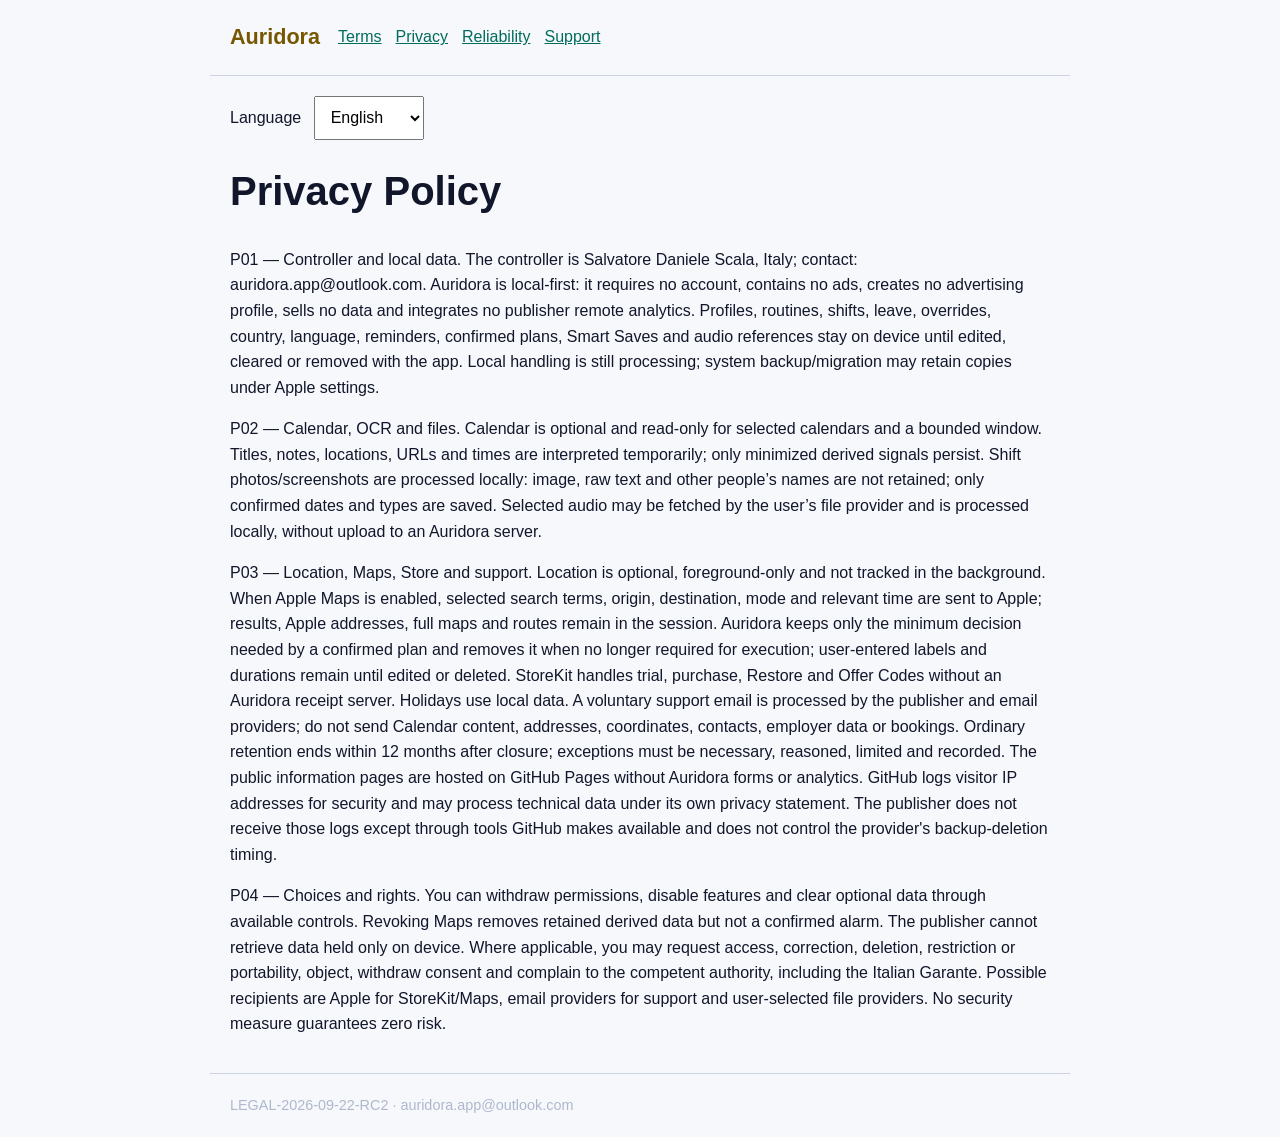
==== privacy.html @ 26f95356 "Publish Auridora legal policies RC2" ====
<!doctype html>
<html lang="en">
<head>
  <meta charset="utf-8">
  <meta name="viewport" content="width=device-width, initial-scale=1">
  <meta name="color-scheme" content="dark light">
  <title>Auridora — privacy</title>
  <link rel="stylesheet" href="styles.css">
</head>
<body>
  <header>
    <a class="brand" href="terms.html">Auridora</a>
    <nav aria-label="Legal documents">
      <a href="terms.html">Terms</a>
      <a href="privacy.html">Privacy</a>
      <a href="disclaimer.html">Reliability</a>
      <a href="support.html">Support</a>
    </nav>
  </header>
  <main>
    <label for="language">Language</label>
    <select id="language"><option value="it">Italiano</option><option value="en">English</option><option value="es">Español</option><option value="fr">Français</option><option value="de">Deutsch</option><option value="zh-Hans">简体中文</option><option value="hi">हिन्दी</option></select>
    <article class="legal-copy" data-language="it" lang="it" dir="auto" hidden>
  <h1>Privacy Policy</h1>
  <p>P01 — Titolare e dati locali. Il titolare è Salvatore Daniele Scala, Italia; contatto: auridora.app@outlook.com. Auridora è local-first: non richiede account, non contiene pubblicità, non crea profili pubblicitari, non vende dati e non integra analytics remoti del titolare. Profili, routine, turni, ferie, override, paese, lingua, promemoria, piani confermati, Smart Saves e riferimenti audio restano sul dispositivo finché modificati, cancellati o rimossi con l’app. Il trattamento locale resta trattamento; backup e migrazioni del sistema possono conservare copie secondo le impostazioni Apple.</p>
  <p>P02 — Calendario, OCR e file. Calendario è facoltativo e usato in sola lettura su calendari scelti e una finestra limitata. Titoli, note, location, URL e orari sono interpretati temporaneamente; persistono solo segnali derivati minimali. Foto&#47;screenshot di turni sono elaborati localmente: immagine, testo grezzo e nomi di altre persone non vengono conservati; si salvano solo date e tipologie confermate. Audio scelto può essere recuperato dal provider di file dell’utente e viene elaborato localmente, senza upload a un server Auridora.</p>
  <p>P03 — Posizione, Maps, Store e supporto. La posizione è facoltativa, in primo piano e senza tracking in background. Abilitando Apple Maps, termini di ricerca, origine, destinazione, mezzo e tempo pertinente sono inviati ad Apple; risultati, indirizzi Apple, mappe e percorsi completi restano nella sessione. Auridora conserva solo la decisione minima necessaria al piano confermato e la elimina quando non serve più all’esecuzione; etichette e durate inserite dall’utente restano finché modificate o cancellate. StoreKit gestisce prova, acquisto, Restore e Offer Codes senza server ricevute Auridora. Le festività usano dati locali. Un’email volontaria viene trattata dal titolare e dai provider email; non inviare calendario, indirizzi, coordinate, contatti, dati del datore o prenotazioni. La conservazione ordinaria termina entro 12 mesi dalla chiusura; eccezioni devono essere necessarie, motivate, limitate e registrate. Le pagine informative pubbliche sono ospitate su GitHub Pages senza moduli o analytics Auridora. GitHub registra l’indirizzo IP dei visitatori per motivi di sicurezza e può trattare dati tecnici secondo la propria informativa. Il titolare non riceve quei log salvo strumenti resi disponibili da GitHub e non controlla i tempi di cancellazione dei backup del provider.</p>
  <p>P04 — Scelte e diritti. Puoi revocare permessi, disabilitare funzioni e cancellare dati opzionali dai controlli disponibili. Revocare Maps elimina i dati derivati ancora conservati ma non una sveglia confermata. Il titolare non può recuperare dati presenti solo sul dispositivo. Quando applicabile puoi chiedere accesso, rettifica, cancellazione, limitazione, portabilità o opporti, revocare il consenso e reclamare all’autorità competente, incluso il Garante. Destinatari possibili sono Apple per StoreKit&#47;Maps, provider email per supporto e provider di file scelti dall’utente. Nessuna misura garantisce rischio zero.</p>
</article>
<article class="legal-copy" data-language="en" lang="en" dir="auto" hidden>
  <h1>Privacy Policy</h1>
  <p>P01 — Controller and local data. The controller is Salvatore Daniele Scala, Italy; contact: auridora.app@outlook.com. Auridora is local-first: it requires no account, contains no ads, creates no advertising profile, sells no data and integrates no publisher remote analytics. Profiles, routines, shifts, leave, overrides, country, language, reminders, confirmed plans, Smart Saves and audio references stay on device until edited, cleared or removed with the app. Local handling is still processing; system backup&#47;migration may retain copies under Apple settings.</p>
  <p>P02 — Calendar, OCR and files. Calendar is optional and read-only for selected calendars and a bounded window. Titles, notes, locations, URLs and times are interpreted temporarily; only minimized derived signals persist. Shift photos&#47;screenshots are processed locally: image, raw text and other people’s names are not retained; only confirmed dates and types are saved. Selected audio may be fetched by the user’s file provider and is processed locally, without upload to an Auridora server.</p>
  <p>P03 — Location, Maps, Store and support. Location is optional, foreground-only and not tracked in the background. When Apple Maps is enabled, selected search terms, origin, destination, mode and relevant time are sent to Apple; results, Apple addresses, full maps and routes remain in the session. Auridora keeps only the minimum decision needed by a confirmed plan and removes it when no longer required for execution; user-entered labels and durations remain until edited or deleted. StoreKit handles trial, purchase, Restore and Offer Codes without an Auridora receipt server. Holidays use local data. A voluntary support email is processed by the publisher and email providers; do not send Calendar content, addresses, coordinates, contacts, employer data or bookings. Ordinary retention ends within 12 months after closure; exceptions must be necessary, reasoned, limited and recorded. The public information pages are hosted on GitHub Pages without Auridora forms or analytics. GitHub logs visitor IP addresses for security and may process technical data under its own privacy statement. The publisher does not receive those logs except through tools GitHub makes available and does not control the provider&#39;s backup-deletion timing.</p>
  <p>P04 — Choices and rights. You can withdraw permissions, disable features and clear optional data through available controls. Revoking Maps removes retained derived data but not a confirmed alarm. The publisher cannot retrieve data held only on device. Where applicable, you may request access, correction, deletion, restriction or portability, object, withdraw consent and complain to the competent authority, including the Italian Garante. Possible recipients are Apple for StoreKit&#47;Maps, email providers for support and user-selected file providers. No security measure guarantees zero risk.</p>
</article>
<article class="legal-copy" data-language="es" lang="es" dir="auto" hidden>
  <h1>Política de privacidad</h1>
  <p>P01 — Responsable y datos locales. Responsable: Salvatore Daniele Scala, Italia; auridora.app@outlook.com. Auridora es local-first: sin cuenta, anuncios, perfil publicitario, venta de datos ni analítica remota del editor. Perfiles, rutinas, turnos, permisos, país, idioma, recordatorios, planes confirmados, Smart Saves y referencias de audio permanecen en el dispositivo hasta su cambio, borrado o desinstalación. El tratamiento local sigue siendo tratamiento; las copias del sistema dependen de los ajustes de Apple.</p>
  <p>P02 — Calendario, OCR y archivos. Calendario es opcional y de solo lectura para calendarios elegidos y una ventana limitada. Títulos, notas, ubicaciones, URL y horas se interpretan temporalmente; solo persisten señales derivadas mínimas. Fotos de turnos se procesan localmente: no se conservan imagen, texto bruto ni nombres ajenos; solo fechas y tipos confirmados. El audio elegido puede ser recuperado por el proveedor de archivos del usuario y se procesa localmente, sin subirlo a un servidor Auridora.</p>
  <p>P03 — Ubicación, Maps, Store y soporte. La ubicación es opcional, solo en primer plano y sin seguimiento en segundo plano. Al habilitar Apple Maps se envían a Apple búsqueda, origen, destino, medio y hora pertinente; resultados, direcciones Apple, mapas y rutas completas quedan en la sesión. Auridora guarda solo la decisión mínima del plan confirmado hasta que deje de ser necesaria; etiquetas y duraciones del usuario duran hasta su cambio o borrado. StoreKit gestiona prueba, compra, Restore y Offer Codes sin servidor de recibos Auridora. Los festivos son locales. El correo voluntario lo tratan editor y proveedores; no envíes Calendario, direcciones, coordenadas, contactos, empresa o reservas. Retención ordinaria: hasta 12 meses tras el cierre; toda excepción debe ser necesaria, motivada, limitada y registrada. Las páginas informativas públicas se alojan en GitHub Pages sin formularios ni analítica de Auridora. GitHub registra las direcciones IP de los visitantes por seguridad y puede tratar datos técnicos conforme a su propia política. El editor no recibe esos registros salvo mediante herramientas ofrecidas por GitHub ni controla los plazos de eliminación de las copias de seguridad del proveedor.</p>
  <p>P04 — Opciones y derechos. Puedes retirar permisos, desactivar funciones y borrar datos opcionales. Revocar Maps elimina datos derivados conservados, no una alarma confirmada. El editor no recupera datos solo locales. Cuando proceda, puedes ejercer acceso, rectificación, supresión, limitación, portabilidad, oposición, retirada del consentimiento y reclamación ante la autoridad. Posibles destinatarios: Apple para StoreKit&#47;Maps, proveedores de correo y proveedor de archivos elegido. Ninguna medida garantiza riesgo cero.</p>
</article>
<article class="legal-copy" data-language="fr" lang="fr" dir="auto" hidden>
  <h1>Politique de confidentialité</h1>
  <p>P01 — Responsable et données locales. Responsable : Salvatore Daniele Scala, Italie ; auridora.app@outlook.com. Auridora est local-first : aucun compte, publicité, profil publicitaire, vente de données ou analyse distante de l’éditeur. Profils, routines, postes, congés, exceptions, pays, langue, rappels, plans confirmés, Smart Saves et références audio restent sur l’appareil jusqu’à modification, suppression ou désinstallation. Le traitement local demeure un traitement ; les sauvegardes système suivent les réglages Apple.</p>
  <p>P02 — Calendrier, OCR et fichiers. Calendrier est facultatif, en lecture seule, pour les calendriers choisis et une fenêtre limitée. Titres, notes, lieux, URL et heures sont interprétés temporairement ; seuls des signaux dérivés minimaux persistent. Les photos de postes sont traitées localement : image, texte brut et noms de tiers ne sont pas conservés ; seules dates et catégories confirmées sont enregistrées. L’audio choisi peut être récupéré par le fournisseur de fichiers de l’utilisateur et traité localement, sans envoi à un serveur Auridora.</p>
  <p>P03 — Localisation, Maps, Store et assistance. La localisation est facultative, au premier plan, sans suivi arrière-plan. Avec Apple Maps, recherche, origine, destination, mode et heure pertinente sont envoyés à Apple ; résultats, adresses Apple, cartes et itinéraires complets restent dans la session. Auridora ne conserve que la décision minimale du plan confirmé jusqu’à sa fin d’utilité ; libellés et durées saisis restent jusqu’à modification&#47;suppression. StoreKit gère essai, achat, Restore et Offer Codes sans serveur de reçus Auridora. Les jours fériés sont locaux. Un email volontaire est traité par l’éditeur et les fournisseurs ; n’envoyez pas Calendrier, adresse, coordonnées, contacts, employeur ou réservation. Conservation ordinaire : 12 mois après clôture ; toute exception doit être nécessaire, motivée, limitée et enregistrée. Les pages d’information publiques sont hébergées sur GitHub Pages sans formulaire ni outil d’analyse Auridora. GitHub journalise les adresses IP des visiteurs à des fins de sécurité et peut traiter des données techniques selon sa propre politique. L’éditeur ne reçoit pas ces journaux sauf via les outils mis à disposition par GitHub et ne contrôle pas le délai de suppression des sauvegardes du fournisseur.</p>
  <p>P04 — Choix et droits. Vous pouvez retirer les autorisations, désactiver des fonctions et effacer les données facultatives. Révoquer Maps efface les données dérivées conservées, pas une alarme confirmée. L’éditeur ne récupère pas les données seulement locales. Le cas échéant : accès, rectification, effacement, limitation, portabilité, opposition, retrait du consentement et réclamation auprès de l’autorité compétente. Destinataires possibles : Apple pour StoreKit&#47;Maps, fournisseurs email et fournisseur de fichiers choisi. Aucune mesure ne garantit un risque nul.</p>
</article>
<article class="legal-copy" data-language="de" lang="de" dir="auto" hidden>
  <h1>Datenschutzrichtlinie</h1>
  <p>P01 — Verantwortlicher und lokale Daten. Verantwortlicher: Salvatore Daniele Scala, Italien; auridora.app@outlook.com. Auridora ist local-first: kein Konto, keine Werbung, Werbeprofile, Datenverkäufe oder Remote-Analysen des Herausgebers. Profile, Routinen, Schichten, Urlaub, Ausnahmen, Land, Sprache, Erinnerungen, bestätigte Pläne, Smart Saves und Audioreferenzen bleiben bis zur Änderung, Löschung oder Deinstallation lokal. Lokale Verarbeitung bleibt Verarbeitung; Systembackups richten sich nach Apple-Einstellungen.</p>
  <p>P02 — Kalender, OCR und Dateien. Kalender ist optional und wird für ausgewählte Kalender und ein begrenztes Fenster nur gelesen. Titel, Notizen, Orte, URLs und Zeiten werden vorübergehend interpretiert; nur minimale abgeleitete Signale bleiben. Schichtfotos werden lokal verarbeitet: Bild, Rohtext und Namen anderer werden nicht gespeichert; nur bestätigte Daten und Typen. Ausgewähltes Audio kann der Dateianbieter des Nutzers liefern und wird lokal ohne Upload an einen Auridora-Server verarbeitet.</p>
  <p>P03 — Standort, Maps, Store und Support. Standort ist optional, nur im Vordergrund und ohne Hintergrundtracking. Bei Apple Maps gehen Suche, Ursprung, Ziel, Modus und relevante Zeit an Apple; Ergebnisse, Apple-Adressen, vollständige Karten und Routen bleiben in der Sitzung. Auridora speichert nur die minimale Entscheidung des bestätigten Plans, solange sie für die Ausführung nötig ist; Nutzerbezeichnungen und -dauern bis zur Änderung&#47;Löschung. StoreKit verwaltet Test, Kauf, Restore und Offer Codes ohne Auridora-Belegserver. Feiertage sind lokal. Freiwillige E-Mails verarbeiten Herausgeber und Anbieter; sende keine Kalenderdaten, Adressen, Koordinaten, Kontakte, Arbeitgeberdaten oder Buchungen. Reguläre Aufbewahrung: bis 12 Monate nach Abschluss; Ausnahmen müssen notwendig, begründet, begrenzt und dokumentiert sein. Die öffentlichen Informationsseiten werden ohne Auridora-Formulare oder -Analysen auf GitHub Pages gehostet. GitHub protokolliert Besucher-IP-Adressen zu Sicherheitszwecken und kann technische Daten nach seiner eigenen Datenschutzerklärung verarbeiten. Der Herausgeber erhält diese Protokolle nur über von GitHub bereitgestellte Werkzeuge und kontrolliert nicht die Löschfristen der Sicherungskopien des Anbieters.</p>
  <p>P04 — Auswahl und Rechte. Du kannst Berechtigungen entziehen, Funktionen deaktivieren und optionale Daten löschen. Maps-Widerruf löscht gespeicherte abgeleitete Daten, nicht einen bestätigten Wecker. Der Herausgeber kann nur lokale Daten nicht abrufen. Soweit anwendbar: Auskunft, Berichtigung, Löschung, Einschränkung, Übertragbarkeit, Widerspruch, Widerruf und Beschwerde bei der zuständigen Behörde. Mögliche Empfänger: Apple für StoreKit&#47;Maps, E-Mail- und gewählte Dateianbieter. Keine Maßnahme garantiert Nullrisiko.</p>
</article>
<article class="legal-copy" data-language="zh-Hans" lang="zh-Hans" dir="auto" hidden>
  <h1>隐私政策</h1>
  <p>P01 — 控制者与本地数据。 数据控制者为意大利的 Salvatore Daniele Scala；联系邮箱：auridora.app@outlook.com。Auridora 以本地处理为主：无需账户、无广告、不建立广告画像、不出售数据，也不集成发布者的远程分析。配置、日程、轮班、休假、例外、国家、语言、提醒、已确认计划、Smart Saves 与音频引用保留在设备上，直至修改、删除或卸载。本地处理仍属于数据处理；系统备份&#47;迁移可能按 Apple 设置保留副本。</p>
  <p>P02 — 日历、OCR 与文件。 日历为可选功能，仅以只读方式访问所选日历及有限时间窗口。标题、备注、地点、URL 与时间仅临时解析；只保留最少的派生信号。轮班照片&#47;截图在本地处理：不保留图像、原始文字及他人姓名；只保存已确认日期和类型。所选音频可由用户选择的文件提供商取回并在本地处理，不上传至 Auridora 服务器。</p>
  <p>P03 — 位置、Maps、Store 与支持。 位置为可选且仅在前台使用，不进行后台跟踪。启用 Apple Maps 时，所选搜索词、起点、目的地、方式与相关时间会发送给 Apple；结果、Apple 地址、完整地图与路线只留在会话中。Auridora 只在执行已确认计划所需期间保留最少决定；用户输入的标签和时长保留至修改或删除。StoreKit 处理试用、购买、Restore 与 Offer Codes，不使用 Auridora 收据服务器。节假日数据在本地。自愿支持邮件由发布者与邮件提供商处理；请勿发送日历内容、地址、坐标、联系人、雇主资料或预订。通常在结案后 12 个月内删除；例外必须必要、有理由、有限且有记录。 公共信息页面托管于 GitHub Pages，不含 Auridora 表单或分析工具。GitHub 出于安全目的记录访问者 IP 地址，并可能根据其隐私声明处理技术数据。 除 GitHub 提供的工具外，发布者不会收到这些日志，也无法控制提供商 备份副本的删除时间。</p>
  <p>P04 — 选择与权利。 你可以撤回权限、停用功能并清除可选数据。撤销 Maps 会删除仍保留的派生数据，但不会删除已确认闹钟。发布者无法取回只在设备上的数据。适用时，你可请求访问、更正、删除、限制、可携带、反对、撤回同意，并向主管机关（包括意大利 Garante）投诉。可能的接收方包括处理 StoreKit&#47;Maps 的 Apple、支持邮件提供商以及用户选择的文件提供商。任何安全措施都无法保证零风险。</p>
</article>
<article class="legal-copy" data-language="hi" lang="hi" dir="ltr" hidden>
  <h1>गोपनीयता नीति</h1>
  <p>P01 — नियंत्रक और स्थानीय डेटा। नियंत्रक Salvatore Daniele Scala, इटली; संपर्क: auridora.app@outlook.com। Auridora स्थानीय-प्रथम है: कोई खाता, विज्ञापन, विज्ञापन प्रोफ़ाइल, डेटा बिक्री या प्रकाशक की दूरस्थ एनालिटिक्स नहीं। प्रोफ़ाइल, दिनचर्या, शिफ्ट, अवकाश, अपवाद, देश, भाषा, रिमाइंडर, पुष्ट योजनाएँ, Smart Saves और ऑडियो संदर्भ संशोधन, मिटाने या ऐप हटाने तक डिवाइस पर रहते हैं। स्थानीय प्रसंस्करण भी प्रसंस्करण है; सिस्टम बैकअप Apple सेटिंग के अनुसार प्रतियाँ रख सकता है।</p>
  <p>P02 — कैलेंडर, OCR और फ़ाइलें। कैलेंडर वैकल्पिक है और चुने कैलेंडर तथा सीमित अवधि के लिए केवल पढ़ा जाता है। शीर्षक, नोट, स्थान, URL और समय अस्थायी रूप से समझे जाते हैं; केवल न्यूनतम व्युत्पन्न संकेत रहते हैं। शिफ्ट फोटो स्थानीय रूप से संसाधित होती हैं: चित्र, कच्चा पाठ और दूसरों के नाम नहीं रखे जाते; केवल पुष्ट तारीखें&#47;प्रकार सहेजे जाते हैं। चुना ऑडियो उपयोगकर्ता के फ़ाइल प्रदाता से आ सकता है और स्थानीय रूप से संसाधित होता है, Auridora सर्वर पर अपलोड नहीं।</p>
  <p>P03 — स्थान, Maps, Store और सहायता। स्थान वैकल्पिक, केवल अग्रभूमि में और बिना बैकग्राउंड ट्रैकिंग है। Apple Maps चालू करने पर चुनी खोज, मूल, गंतव्य, माध्यम और संबंधित समय Apple को भेजे जाते हैं; परिणाम, Apple पते, पूरे नक्शे और मार्ग सत्र में रहते हैं। Auridora पुष्ट योजना चलाने के लिए आवश्यक न्यूनतम निर्णय ही रखता है और आवश्यकता समाप्त होने पर मिटाता है; उपयोगकर्ता लेबल&#47;अवधि संशोधन या मिटाने तक रहते हैं। StoreKit ट्रायल, खरीद, Restore और Offer Codes संभालता है; Auridora रसीद सर्वर नहीं। छुट्टी डेटा स्थानीय है। स्वैच्छिक सहायता ईमेल प्रकाशक और प्रदाता संसाधित करते हैं; कैलेंडर, पते, निर्देशांक, संपर्क, नियोक्ता या बुकिंग न भेजें। सामान्य प्रतिधारण बंद होने के 12 माह के भीतर; अपवाद आवश्यक, कारणयुक्त, सीमित और दर्ज होना चाहिए। सार्वजनिक सूचना पृष्ठ GitHub Pages पर बिना Auridora फ़ॉर्म या एनालिटिक्स के होस्ट हैं। GitHub सुरक्षा के लिए आगंतुक IP पते लॉग करता और अपनी गोपनीयता नीति के अनुसार तकनीकी डेटा संसाधित कर सकता है। प्रकाशक को वे लॉग केवल GitHub के उपलब्ध कराए उपकरणों से मिलते हैं और वह प्रदाता के बैकअप हटाने के समय को नियंत्रित नहीं करता।</p>
  <p>P04 — विकल्प और अधिकार। आप अनुमतियाँ वापस ले सकते, सुविधाएँ बंद कर सकते और वैकल्पिक डेटा मिटा सकते हैं। Maps निरस्त करने पर रखे व्युत्पन्न डेटा मिटते हैं, पुष्ट अलार्म नहीं। प्रकाशक केवल डिवाइस वाले डेटा को नहीं निकाल सकता। लागू होने पर पहुँच, सुधार, मिटाना, सीमा, पोर्टेबिलिटी, आपत्ति, सहमति-वापसी और सक्षम प्राधिकरण में शिकायत उपलब्ध हैं। संभावित प्राप्तकर्ता: StoreKit&#47;Maps के लिए Apple, सहायता ईमेल प्रदाता और चुना फ़ाइल प्रदाता। कोई उपाय शून्य जोखिम की गारंटी नहीं देता।</p>
</article>
  </main>
  <footer>LEGAL-2026-09-22-RC2 · auridora.app@outlook.com</footer>
  <script>
    const supported = ["it","en","es","fr","de","zh-Hans","hi"];
    const query = new URLSearchParams(location.search).get('lang');
    const browser = navigator.language || 'en';
    const initial = supported.includes(query) ? query :
      (supported.includes(browser) ? browser :
      (browser.startsWith('zh') ? 'zh-Hans' :
      (supported.includes(browser.split('-')[0]) ? browser.split('-')[0] : 'en')));
    const select = document.getElementById('language');
    function show(language) {
      document.documentElement.lang = language;
      select.value = language;
      document.querySelectorAll('[data-language]').forEach((article) => {
        article.hidden = article.dataset.language !== language;
      });
      const next = new URL(location.href);
      next.searchParams.set('lang', language);
      history.replaceState(null, '', next);
    }
    select.addEventListener('change', () => show(select.value));
    show(initial);
  </script>
</body>
</html>
---- styles.css ----
:root { color-scheme: dark; font-family: -apple-system, BlinkMacSystemFont, "Segoe UI", sans-serif; background: #080b18; color: #f6f7fb; }
body { margin: 0; line-height: 1.6; }
header, main, footer { max-width: 820px; margin: auto; padding: 20px; }
header { display: flex; flex-wrap: wrap; align-items: center; gap: 18px; border-bottom: 1px solid #27314d; }
.brand { color: #e9c66b; font-size: 1.35rem; font-weight: 700; text-decoration: none; }
nav { display: flex; flex-wrap: wrap; gap: 14px; }
a { color: #8bdac7; }
label { margin-right: 8px; }
select { min-height: 44px; padding: 8px 12px; font: inherit; }
h1 { font-size: clamp(1.8rem, 6vw, 2.5rem); line-height: 1.15; margin-top: 28px; }
p { margin: 1rem 0; }
footer { color: #aeb8cc; border-top: 1px solid #27314d; font-size: .9rem; }
@media (prefers-color-scheme: light) { :root { color-scheme: light; background: #f7f8fc; color: #11162a; } header, footer { border-color: #ccd3e0; } .brand { color: #775600; } a { color: #006c5c; } }
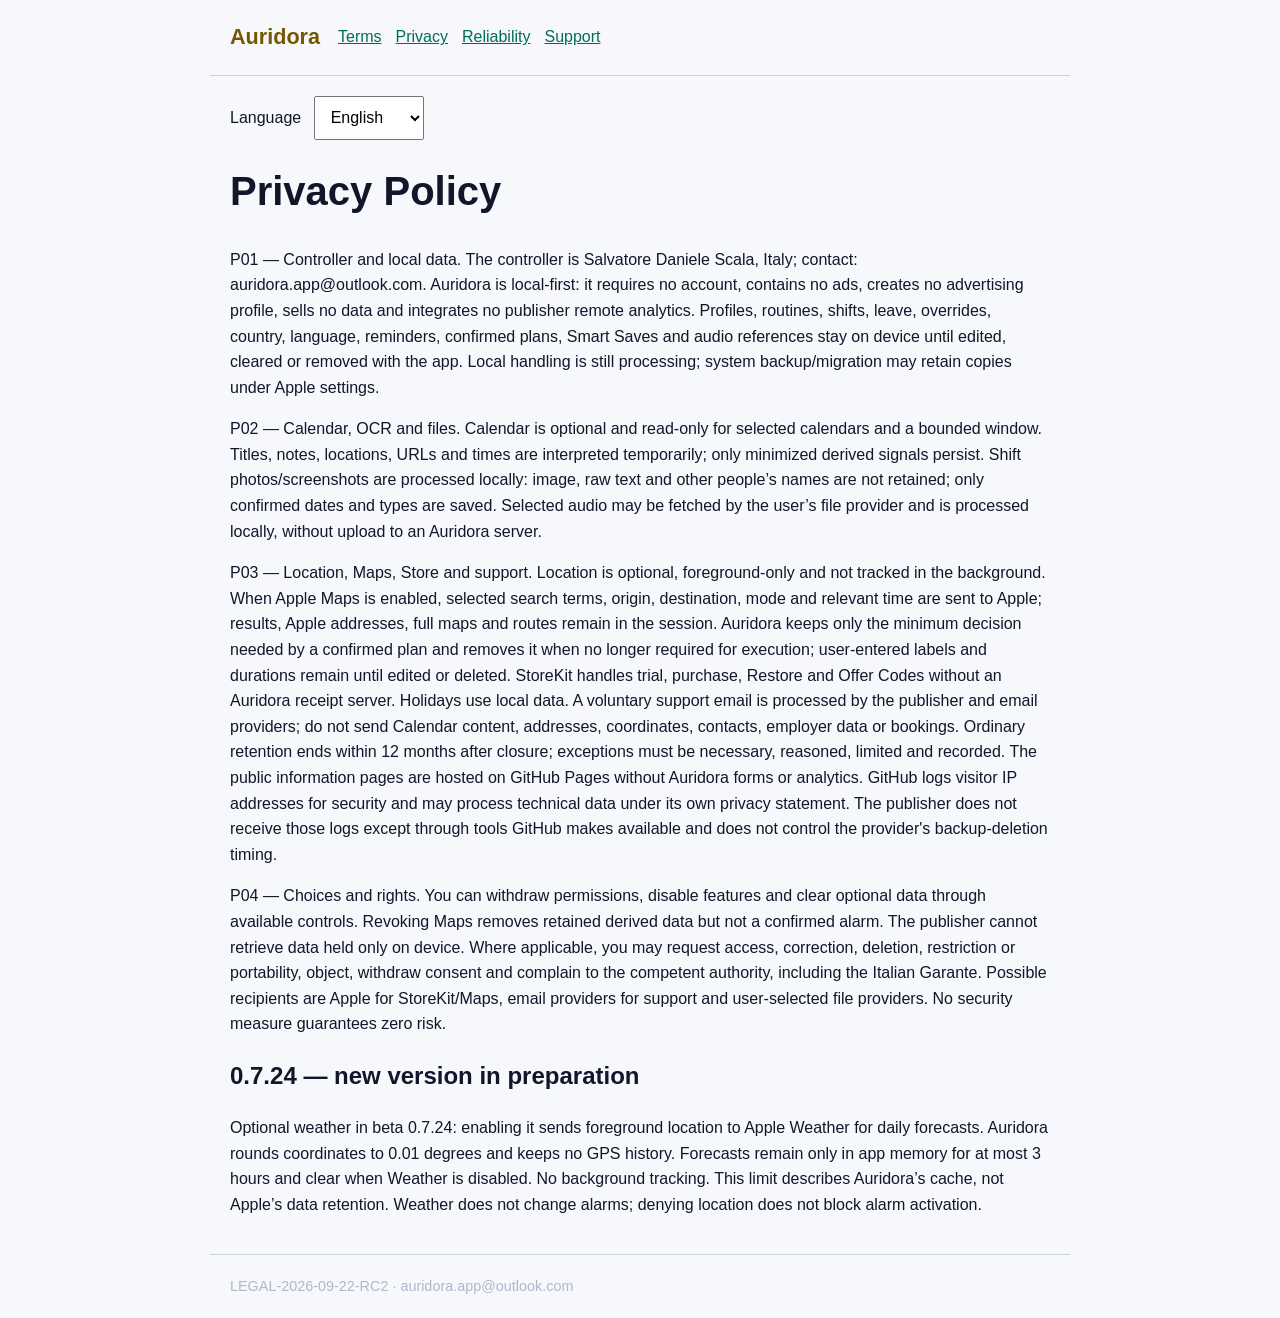
==== commit c6ac2618: "Explain upcoming 0.7.24 skins, optional weather and notification limits in seven languages" ====
--- a/privacy.html
+++ b/privacy.html
@@ -69,7 +69,16 @@
   <p>P03 — स्थान, Maps, Store और सहायता। स्थान वैकल्पिक, केवल अग्रभूमि में और बिना बैकग्राउंड ट्रैकिंग है। Apple Maps चालू करने पर चुनी खोज, मूल, गंतव्य, माध्यम और संबंधित समय Apple को भेजे जाते हैं; परिणाम, Apple पते, पूरे नक्शे और मार्ग सत्र में रहते हैं। Auridora पुष्ट योजना चलाने के लिए आवश्यक न्यूनतम निर्णय ही रखता है और आवश्यकता समाप्त होने पर मिटाता है; उपयोगकर्ता लेबल&#47;अवधि संशोधन या मिटाने तक रहते हैं। StoreKit ट्रायल, खरीद, Restore और Offer Codes संभालता है; Auridora रसीद सर्वर नहीं। छुट्टी डेटा स्थानीय है। स्वैच्छिक सहायता ईमेल प्रकाशक और प्रदाता संसाधित करते हैं; कैलेंडर, पते, निर्देशांक, संपर्क, नियोक्ता या बुकिंग न भेजें। सामान्य प्रतिधारण बंद होने के 12 माह के भीतर; अपवाद आवश्यक, कारणयुक्त, सीमित और दर्ज होना चाहिए। सार्वजनिक सूचना पृष्ठ GitHub Pages पर बिना Auridora फ़ॉर्म या एनालिटिक्स के होस्ट हैं। GitHub सुरक्षा के लिए आगंतुक IP पते लॉग करता और अपनी गोपनीयता नीति के अनुसार तकनीकी डेटा संसाधित कर सकता है। प्रकाशक को वे लॉग केवल GitHub के उपलब्ध कराए उपकरणों से मिलते हैं और वह प्रदाता के बैकअप हटाने के समय को नियंत्रित नहीं करता।</p>
   <p>P04 — विकल्प और अधिकार। आप अनुमतियाँ वापस ले सकते, सुविधाएँ बंद कर सकते और वैकल्पिक डेटा मिटा सकते हैं। Maps निरस्त करने पर रखे व्युत्पन्न डेटा मिटते हैं, पुष्ट अलार्म नहीं। प्रकाशक केवल डिवाइस वाले डेटा को नहीं निकाल सकता। लागू होने पर पहुँच, सुधार, मिटाना, सीमा, पोर्टेबिलिटी, आपत्ति, सहमति-वापसी और सक्षम प्राधिकरण में शिकायत उपलब्ध हैं। संभावित प्राप्तकर्ता: StoreKit&#47;Maps के लिए Apple, सहायता ईमेल प्रदाता और चुना फ़ाइल प्रदाता। कोई उपाय शून्य जोखिम की गारंटी नहीं देता।</p>
 </article>
-  </main>
+  <!-- AURIDORA024 START -->
+<section class="release024" data-language="en" lang="en" hidden><h2>0.7.24 — new version in preparation</h2><p>Optional weather in beta 0.7.24: enabling it sends foreground location to Apple Weather for daily forecasts. Auridora rounds coordinates to 0.01 degrees and keeps no GPS history. Forecasts remain only in app memory for at most 3 hours and clear when Weather is disabled. No background tracking. This limit describes Auridora’s cache, not Apple’s data retention. Weather does not change alarms; denying location does not block alarm activation.</p></section>
+<section class="release024" data-language="it" lang="it" hidden><h2>0.7.24 — nuova versione in preparazione</h2><p>Meteo facoltativo nella beta 0.7.24: attivandolo, la posizione durante l’uso viene inviata ad Apple Weather per ottenere previsioni giornaliere. Auridora arrotonda le coordinate a 0,01 gradi; non conserva una cronologia GPS. Le previsioni restano soltanto nella memoria dell’app per un massimo di 3 ore e vengono eliminate disattivando Meteo. Nessun tracciamento in background. Questo limite descrive la cache di Auridora, non la conservazione dei dati da parte di Apple. Il meteo non cambia gli allarmi; rifiutare la posizione non blocca l’attivazione delle sveglie.</p></section>
+<section class="release024" data-language="de" lang="de" hidden><h2>0.7.24 — neue Version in Vorbereitung</h2><p>Optionales Wetter in Beta 0.7.24: Die Aktivierung sendet den Standort während der Nutzung für Tagesvorhersagen an Apple Weather. Auridora rundet Koordinaten auf 0,01 Grad und speichert keinen GPS-Verlauf. Vorhersagen bleiben höchstens 3 Stunden im App-Arbeitsspeicher und werden beim Abschalten gelöscht. Kein Hintergrundtracking. Diese Grenze betrifft Auridoras Cache, nicht Apples Datenspeicherung. Wetter ändert keine Wecker; ein abgelehnter Standortzugriff blockiert deren Aktivierung nicht.</p></section>
+<section class="release024" data-language="fr" lang="fr" hidden><h2>0.7.24 — nouvelle version en préparation</h2><p>Météo facultative dans la bêta 0.7.24 : son activation envoie la position pendant l’utilisation à Apple Weather pour les prévisions quotidiennes. Auridora arrondit les coordonnées à 0,01 degré et ne conserve aucun historique GPS. Les prévisions restent uniquement en mémoire de l’app, au maximum 3 heures, et sont effacées à la désactivation. Aucun suivi en arrière-plan. Cette limite concerne le cache d’Auridora, pas la conservation chez Apple. La météo ne change pas les réveils ; refuser la position ne bloque pas leur activation.</p></section>
+<section class="release024" data-language="es" lang="es" hidden><h2>0.7.24 — nueva versión en preparación</h2><p>Tiempo opcional en la beta 0.7.24: al activarlo, la ubicación durante el uso se envía a Apple Weather para obtener previsiones diarias. Auridora redondea las coordenadas a 0,01 grados y no guarda un historial GPS. Las previsiones permanecen solo en memoria durante un máximo de 3 horas y se borran al desactivar Tiempo. Sin seguimiento en segundo plano. Este límite describe la caché de Auridora, no la retención de Apple. El tiempo no cambia alarmas; denegar la ubicación no bloquea su activación.</p></section>
+<section class="release024" data-language="zh-Hans" lang="zh-Hans" hidden><h2>0.7.24 — 新版本准备中</h2><p>测试版0.7.24的可选天气：开启后，将使用应用期间的位置发送给 Apple Weather，以获取每日预报。Auridora 将坐标四舍五入至0.01度，不保留GPS历史。预报仅在应用内存中保留最多3小时，关闭天气后清除。没有后台跟踪。此限制针对 Auridora 缓存，不代表 Apple 的数据保留期限。天气不会更改闹钟；拒绝位置权限不会阻止激活闹钟。</p></section>
+<section class="release024" data-language="hi" lang="hi" hidden><h2>0.7.24 — नया संस्करण तैयारी में</h2><p>बीटा0.7.24 में वैकल्पिक मौसम: इसे चालू करने पर उपयोग के दौरान का स्थान दैनिक पूर्वानुमान के लिए Apple Weather को भेजा जाता है। Auridora निर्देशांक0.01डिग्री तक गोल करता है और GPS इतिहास नहीं रखता। पूर्वानुमान केवल ऐप की मेमोरी में अधिकतम3घंटे रहते हैं और मौसम बंद करने पर मिट जाते हैं। पृष्ठभूमि में ट्रैकिंग नहीं होती। यह सीमा Auridora के कैश की है, Apple की डेटा अवधारण की नहीं। मौसम अलार्म नहीं बदलता और स्थान की अनुमति अस्वीकार करने से अलार्म सक्रिय करना नहीं रुकता।</p></section>
+<!-- AURIDORA024 END -->
+</main>
   <footer>LEGAL-2026-09-22-RC2 · auridora.app@outlook.com</footer>
   <script>
     const supported = ["it","en","es","fr","de","zh-Hans","hi"];
